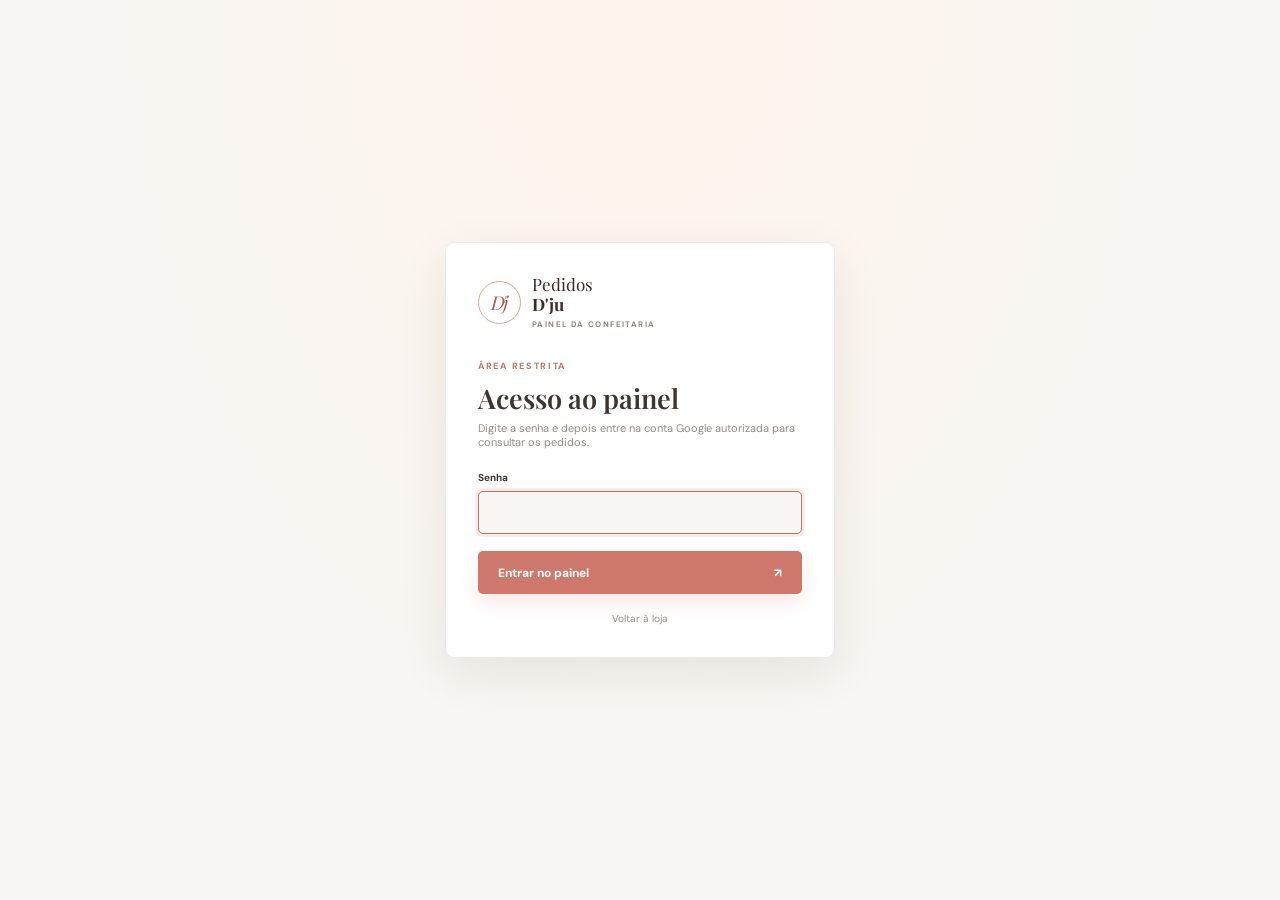
==== admin.html @ 1c83c744 "Add files via upload" ====
<!DOCTYPE html>
<html lang="pt-BR">
<head>
    <meta charset="UTF-8">
    <meta name="viewport" content="width=device-width, initial-scale=1.0">
    <meta name="theme-color" content="#fff9f4">
    <title>Painel de pedidos — Pedidos D'ju</title>
    <link rel="preconnect" href="https://fonts.googleapis.com">
    <link rel="preconnect" href="https://fonts.gstatic.com" crossorigin>
    <link href="https://fonts.googleapis.com/css2?family=DM+Sans:wght@400;500;600;700&family=Playfair+Display:wght@500;600;700&display=swap" rel="stylesheet">
    <link rel="stylesheet" href="css/style.css">
    <script src="js/config.js" defer></script>
    <script src="js/admin.js" defer></script>
</head>
<body class="admin-page">
    <main class="admin-login" id="admin-login">
        <form class="admin-login-card" id="admin-login-form">
            <a class="brand admin-login-brand" href="index.html" aria-label="Pedidos D'ju, início">
                <span class="brand-mark" aria-hidden="true">D<span>'</span>j</span>
                <span class="brand-name">Pedidos <strong>D'ju</strong><small>PAINEL DA CONFEITARIA</small></span>
            </a>
            <span class="eyebrow">ÁREA RESTRITA</span>
            <h1>Acesso ao painel</h1>
            <p>Digite a senha e depois entre na conta Google autorizada para consultar os pedidos.</p>
            <label class="admin-password-label" for="admin-password">Senha</label>
            <input id="admin-password" name="password" type="password" autocomplete="current-password" required autofocus>
            <p class="admin-login-error" id="admin-login-error" role="alert" hidden>Senha incorreta. Tente novamente.</p>
            <button class="button button-primary" type="submit">Entrar no painel <span aria-hidden="true">↗</span></button>
            <a class="admin-login-back" href="index.html">Voltar à loja</a>
        </form>
    </main>
    <div class="admin-layout" id="admin-layout" hidden>
        <aside class="admin-sidebar">
            <a class="brand sidebar-brand" href="index.html">
                <span class="brand-mark" aria-hidden="true">D<span>'</span>j</span>
                <span class="brand-name">Pedidos <strong>D'ju</strong><small>PAINEL DA CONFEITARIA</small></span>
            </a>
            <div class="sidebar-label">MENU PRINCIPAL</div>
            <a class="sidebar-link active" href="#acesso-planilha"><span>▤</span> Pedidos</a>
            <div class="sidebar-bottom">
                <div class="sidebar-tip"><span>✿</span><strong>Um dia de cada vez</strong><p>Faça cada encomenda com o carinho de sempre.</p></div>
                <a class="sidebar-link" href="index.html"><span>↗</span> Ver página da loja</a>
            </div>
        </aside>

        <main class="admin-main" id="visao-geral">
            <header class="admin-topbar">
                <div class="admin-mobile-brand"><span class="brand-mark" aria-hidden="true">D<span>'</span>j</span><strong>Pedidos D'ju</strong></div>
                <div class="admin-breadcrumb">Painel <span>/</span> <strong>Visão geral</strong></div>
                <div class="admin-top-actions">
                    <span class="today-label" id="today-label"></span>
                    <button class="icon-button theme-toggle" id="theme-toggle" type="button" aria-label="Alternar tema claro ou escuro" title="Alternar tema">◐</button>
                    <span class="avatar">D</span>
                </div>
            </header>

            <div class="admin-content">
                <section class="admin-welcome">
                    <div><span class="eyebrow">ÁREA ADMINISTRATIVA</span><h1>Seus pedidos, com carinho <span>♡</span></h1><p>Acesse a planilha para consultar e administrar as solicitações recebidas.</p></div>
                </section>

                <section class="panel private-sheets admin-sheet-card" id="acesso-planilha">
                    <div class="admin-sheet-icon" aria-hidden="true">🔒</div>
                    <div class="admin-sheet-copy">
                        <span class="eyebrow">ACESSO RESTRITO PELO GOOGLE</span>
                        <h2>Planilha de pedidos</h2>
                        <p>Ao continuar, o Google solicitará que você entre na sua conta. Somente as contas autorizadas nas permissões da planilha poderão ver os pedidos.</p>
                        <a id="orders-sheet-link" class="button button-primary admin-sheet-link" href="#" target="_blank" rel="noopener noreferrer" hidden>Acessar com Google <span aria-hidden="true">↗</span></a>
                        <span class="sheet-link-help" id="sheet-link-help">O link da planilha ainda não foi configurado.</span>
                    </div>
                </section>
                <div class="admin-security-note"><span aria-hidden="true">✦</span><p><strong>Acesso seguro:</strong> o controle de acesso aos dados é feito pelas permissões da planilha Google. Adicione os e-mails autorizados e mantenha o compartilhamento geral como “Restrito”.</p></div>
                <footer class="admin-footer">Feito com carinho para <strong>Pedidos D'ju</strong> <span>♡</span></footer>
            </div>
        </main>
    </div>
    <div class="toast" id="admin-toast" role="status" aria-live="polite"></div>
</body>
</html>
---- css/style.css ----
:root {
    --ink: #3b2b2b;
    --muted: #897a75;
    --paper: #fffaf6;
    --surface: #fff;
    --rose: #ce786d;
    --rose-dark: #ad5c53;
    --rose-pale: #f9e9e3;
    --peach: #f6e5d9;
    --line: #eee5df;
    --shadow: 0 15px 40px rgba(79, 47, 40, .07);
}

* { box-sizing: border-box; }
html { scroll-behavior: smooth; }
body { margin: 0; background: var(--paper); color: var(--ink); font-family: "DM Sans", sans-serif; -webkit-font-smoothing: antialiased; }
a { color: inherit; text-decoration: none; }
button, input, select { font: inherit; }
.shell { width: min(1120px, calc(100% - 48px)); margin-inline: auto; }

.site-header { position: sticky; z-index: 20; top: 0; background: rgba(255, 250, 246, .94); backdrop-filter: blur(14px); border-bottom: 1px solid rgba(238, 229, 223, .8); }
.site-nav { min-height: 82px; display: flex; align-items: center; justify-content: space-between; gap: 30px; }
.brand { display: inline-flex; align-items: center; gap: 11px; flex-shrink: 0; }
.brand-mark { width: 43px; height: 43px; display: flex; align-items: center; justify-content: center; border: 1px solid #d8a69b; border-radius: 50%; color: var(--rose-dark); font-family: "Playfair Display", serif; font-size: 19px; font-style: italic; letter-spacing: -3px; padding-right: 3px; }
.brand-mark span { color: #d3a661; }
.brand-name { display: flex; flex-direction: column; color: var(--ink); font-family: "Playfair Display", serif; font-size: 17px; line-height: 1.15; }
.brand-name strong { font-weight: 700; }
.brand-name small { margin-top: 5px; color: var(--muted); font: 600 8px "DM Sans", sans-serif; letter-spacing: 1.4px; }
.nav-links { display: flex; gap: 35px; margin-left: auto; color: #746662; font-size: 13px; }
.nav-links a:hover, .footer-admin:hover { color: var(--rose-dark); }
.button { min-height: 46px; display: inline-flex; align-items: center; justify-content: center; gap: 14px; padding: 0 20px; border: 0; border-radius: 5px; font-size: 12px; font-weight: 700; transition: transform .2s ease, background .2s ease; cursor: pointer; }
.button:hover { transform: translateY(-2px); }
.button-dark { background: var(--ink); color: #fff; }
.button-dark:hover { background: #57413e; }
.button-primary { background: var(--rose); color: #fff; box-shadow: 0 8px 18px rgba(206, 120, 109, .17); }
.button-primary:hover { background: var(--rose-dark); }
.button-light { background: #fffaf5; color: #80564b; }
.button-light:hover { background: white; }
.hero { min-height: 516px; display: grid; grid-template-columns: 1.05fr .95fr; align-items: center; padding-top: 45px; padding-bottom: 54px; }
.hero-copy { position: relative; z-index: 2; padding: 17px 0; }
.eyebrow { color: #9c7167; font-size: 9px; font-weight: 700; letter-spacing: 1.7px; }
.eyebrow-dot { width: 6px; height: 6px; display: inline-block; margin: 0 7px 1px 0; border-radius: 50%; background: #d79c7a; }
h1, h2, h3, p { margin-top: 0; }
.hero h1 { margin: 20px 0 17px; font: 600 clamp(45px, 5vw, 64px)/1.08 "Playfair Display", serif; letter-spacing: -1.6px; }
.hero h1 em, .section-heading h2 em, .order-banner h2 em { color: var(--rose); font-weight: 500; }
.hero-copy > p { max-width: 425px; margin-bottom: 25px; color: var(--muted); font-size: 13px; line-height: 1.9; }
.hero-actions { display: flex; align-items: center; gap: 24px; }
.text-link { color: #795b54; font-size: 11px; font-weight: 700; }
.text-link span { padding-left: 5px; color: var(--rose); }
.hero-note { margin-top: 29px; color: #9b8982; font-size: 10px; }
.hero-note span { padding-right: 7px; color: #d3a661; }
.hero-art { position: relative; height: 424px; display: grid; place-items: center; overflow: hidden; border-radius: 47% 47% 43% 43% / 49% 49% 38% 38%; background: #f8ece5; }
.hero-orbit { position: absolute; width: 310px; height: 310px; border: 1px solid rgba(195, 139, 120, .25); border-radius: 50%; }
.cake-illustration { position: relative; z-index: 1; width: 238px; height: 220px; margin-top: 20px; filter: drop-shadow(0 15px 10px rgba(89, 49, 39, .13)); }
.cake-top { position: absolute; z-index: 2; top: 48px; left: 42px; width: 154px; height: 57px; display: grid; place-items: center; border-radius: 50%; background: #f6cfc0; border: 3px solid #e6a992; color: #fff9f5; font: 30px "Playfair Display", serif; }
.cake-layer { position: absolute; left: 40px; width: 158px; background: repeating-linear-gradient(90deg, #fff5ec 0, #fff5ec 30px, #f8e4d8 30px, #f8e4d8 43px); }
.layer-top { top: 76px; height: 61px; border-radius: 0 0 12px 12px; }
.layer-bottom { top: 126px; height: 57px; left: 30px; width: 178px; border-radius: 2px 2px 18px 18px; background: linear-gradient(90deg, #e8a68e, #f3c1a8 50%, #e79c83); }
.cake-plate { position: absolute; bottom: 20px; left: 13px; width: 212px; height: 20px; border-radius: 50%; background: #fffaf5; border-bottom: 5px solid #d7ad9b; }
.cake-flower { position: absolute; z-index: 4; color: #c9796d; font-size: 28px; }
.flower-one { top: 44px; left: 67px; }
.flower-two { top: 43px; right: 66px; color: #d3a661; font-size: 22px; }
.hero-sparkle { position: absolute; z-index: 2; color: #c78d70; }
.sparkle-one { top: 86px; left: 72px; font-size: 24px; }
.sparkle-two { right: 56px; bottom: 105px; font-size: 34px; }
.art-caption { position: absolute; bottom: 24px; left: 31px; display: flex; flex-direction: column; color: #99776c; }
.art-caption span { font: italic 15px "Playfair Display", serif; }
.art-caption strong { margin-top: 3px; font-size: 8px; font-weight: 500; letter-spacing: .8px; }
.hero-sticker { position: absolute; right: 17px; top: 53px; width: 79px; height: 79px; display: flex; align-items: center; justify-content: center; flex-direction: column; border-radius: 50%; background: #fffaf5; color: #a1695d; box-shadow: 0 6px 20px rgba(95, 53, 38, .08); transform: rotate(9deg); }
.hero-sticker span { font: 20px "Playfair Display", serif; color: var(--rose); }
.hero-sticker small { margin-top: 2px; text-align: center; font-size: 7px; font-weight: 700; line-height: 1.4; letter-spacing: .6px; }
.promise-strip { border-block: 1px solid #f0e5dd; background: #fffdfb; }
.promise-inner { min-height: 69px; display: flex; justify-content: center; align-items: center; gap: 12px; }
.promise-inner > span { color: #c98372; font-size: 17px; }
.promise-inner p { margin: 0; color: #75645d; font: 500 10px "DM Sans", sans-serif; }
.promise-inner i { width: 4px; height: 4px; margin: 0 25px; border-radius: 50%; background: #e6bda9; }
.menu-section { padding-top: 78px; padding-bottom: 78px; }
.section-heading { display: flex; align-items: end; justify-content: space-between; margin-bottom: 31px; }
.section-heading h2 { margin: 11px 0 0; font: 600 36px/1.12 "Playfair Display", serif; letter-spacing: -.5px; }
.section-heading > p { max-width: 300px; margin-bottom: 4px; color: var(--muted); font-size: 11px; line-height: 1.8; }
.menu-grid { display: grid; grid-template-columns: repeat(3, 1fr); gap: 19px; }
.menu-card { overflow: hidden; border: 1px solid #f0e8e2; border-radius: 7px; background: #fff; transition: transform .2s ease, box-shadow .2s ease; }
.menu-card:hover { transform: translateY(-4px); box-shadow: var(--shadow); }
.menu-art { position: relative; height: 158px; display: grid; place-items: center; overflow: hidden; }
.menu-art > span { z-index: 1; font-size: 70px; filter: drop-shadow(0 9px 5px rgba(85, 55, 39, .12)); }
.menu-art > i { position: absolute; top: 18px; right: 25px; color: rgba(169, 99, 81, .55); font-size: 25px; font-style: normal; }
.menu-cake .menu-art { background: #faeee7; }
.menu-cupcake .menu-art { background: #f6eee7; }
.menu-dessert .menu-art { background: #f8eee9; }
.menu-card-info { padding: 18px 19px 19px; }
.menu-tag { color: #aa7569; font-size: 8px; font-weight: 700; letter-spacing: 1.2px; }
.menu-card h3 { margin: 8px 0 6px; font: 600 19px "Playfair Display", serif; }
.menu-card p { min-height: 35px; margin-bottom: 13px; color: var(--muted); font-size: 10px; line-height: 1.7; }
.menu-card-info > a { display: inline-flex; align-items: center; gap: 9px; color: #a85f54; font-size: 10px; font-weight: 700; }
.catalog-toolbar { display: flex; align-items: center; justify-content: space-between; gap: 14px; margin: 24px 0 15px; }
.catalog-search { width: min(390px, 100%); height: 43px; display: flex; align-items: center; gap: 10px; padding: 0 13px; border: 1px solid #ecdfd7; border-radius: 5px; background: #fff; color: #a1776c; }
.catalog-search > span { font-size: 21px; line-height: 1; }
.catalog-search input { width: 100%; border: 0; outline: 0; background: transparent; color: var(--ink); font-size: 11px; }
.catalog-search input::placeholder { color: #a5948d; }
.catalog-count { color: var(--muted); font-size: 10px; white-space: nowrap; }
.catalog-categories { display: flex; gap: 8px; overflow-x: auto; padding: 2px 0 9px; scrollbar-width: thin; }
.category-chip { min-height: 31px; display: inline-flex; align-items: center; gap: 7px; flex-shrink: 0; padding: 0 11px; border: 1px solid #ecdfd7; border-radius: 20px; background: #fff; color: #796762; font-size: 9px; cursor: pointer; transition: background .2s, color .2s, border-color .2s; }
.category-chip span { color: #a8948c; font-size: 8px; }
.category-chip:hover, .category-chip.active { border-color: var(--rose); background: var(--rose); color: #fff; }
.category-chip.active span, .category-chip:hover span { color: #fff3ef; }
.catalog-note { margin: 7px 0 17px; color: #9a8880; font-size: 9px; line-height: 1.6; }
.catalog-note a { color: #a45e53; font-weight: 700; text-decoration: underline; text-underline-offset: 2px; }
.products-grid { display: grid; grid-template-columns: repeat(4, minmax(0, 1fr)); gap: 13px; }
.product-card { min-width: 0; overflow: hidden; border: 1px solid #f0e8e2; border-radius: 6px; background: #fff; transition: transform .2s ease, box-shadow .2s ease; }
.product-card:hover { transform: translateY(-3px); box-shadow: var(--shadow); }
.product-art { position: relative; height: 105px; display: grid; place-items: center; overflow: hidden; background: linear-gradient(140deg, #f8eee8, #f8e6df); }
.product-art > span { z-index: 1; font-size: 43px; filter: drop-shadow(0 6px 4px rgba(85, 55, 39, .12)); }
.product-art > i { position: absolute; top: 10px; right: 12px; color: rgba(169, 99, 81, .42); font-size: 17px; font-style: normal; }
.product-info { padding: 12px 12px 11px; }
.product-category { color: #aa7569; font-size: 7px; font-weight: 700; letter-spacing: .9px; text-transform: uppercase; }
.product-info h3 { min-height: 37px; margin: 6px 0; color: var(--ink); font: 600 14px/1.3 "Playfair Display", serif; }
.product-info > p { min-height: 46px; margin: 0; color: var(--muted); font-size: 9px; line-height: 1.65; }
.product-card-footer { display: flex; align-items: center; justify-content: space-between; gap: 6px; margin-top: 12px; padding-top: 9px; border-top: 1px solid #f2ebe6; }
.product-prices { display: flex; flex-direction: column; gap: 2px; }
.product-prices > strong { color: #754d46; font-size: 11px; }
.product-prices > del { color: #9a8880; font-size: 8px; }
.product-order { flex-shrink: 0; padding: 6px 9px; border: 0; border-radius: 4px; background: #f8eae4; color: #9c5e52; font-family: inherit; font-size: 9px; font-weight: 700; cursor: pointer; }
.product-order:hover { background: #f1d9cf; }
.catalog-empty { margin: 22px 0; }
.catalog-empty[hidden] { display: none; }
.cart-panel { margin-top: 37px; padding: 21px; border: 1px solid #eddfd7; border-radius: 7px; background: #fffdfb; }
.cart-heading { display: flex; align-items: center; justify-content: space-between; gap: 14px; padding-bottom: 15px; border-bottom: 1px solid #f0e8e2; }
.cart-heading h3 { display: flex; align-items: center; flex-wrap: wrap; gap: 9px; margin: 6px 0 0; font: 600 21px "Playfair Display", serif; }
.cart-heading h3 span { padding: 4px 8px; border-radius: 20px; background: #f8eae4; color: #986458; font: 600 9px "DM Sans", sans-serif; }
.cart-heading .text-link { font-size: 9px; }
.cart-items { display: flex; flex-direction: column; }
.cart-item, .order-review-item { display: grid; grid-template-columns: 39px minmax(0, 1fr) auto auto 24px; align-items: center; gap: 12px; padding: 13px 0; border-bottom: 1px solid #f3ece7; }
.cart-item-icon { width: 37px; height: 37px; display: grid; place-items: center; border-radius: 50%; background: #faeee8; font-size: 20px; }
.cart-item-details { min-width: 0; display: flex; flex-direction: column; gap: 4px; }
.cart-item-details strong { overflow: hidden; color: var(--ink); font-size: 10px; text-overflow: ellipsis; white-space: nowrap; }
.cart-item-details small { color: var(--muted); font-size: 8px; }
.quantity-control { display: flex; align-items: center; gap: 9px; }
.quantity-control button, .cart-remove { width: 25px; height: 25px; display: grid; place-items: center; border: 1px solid #eadbd2; border-radius: 50%; background: #fff; color: #8e5d52; font-size: 14px; cursor: pointer; }
.quantity-control button:hover, .cart-remove:hover { background: #f8eae4; }
.quantity-control span { min-width: 12px; color: var(--ink); font-size: 10px; text-align: center; }
.cart-item-total { color: #754d46; font-size: 10px; white-space: nowrap; }
.cart-remove { width: 22px; height: 22px; border-color: transparent; color: #a48f87; font-size: 17px; }
.cart-empty { display: flex; align-items: center; gap: 11px; padding: 18px 0; color: var(--muted); }
.cart-empty[hidden], .cart-checkout[hidden] { display: none; }
.cart-empty > span { color: var(--rose); font: 23px "Playfair Display", serif; }
.cart-empty p { margin: 0; font-size: 10px; }
.cart-checkout { display: grid; grid-template-columns: 1fr auto; align-items: center; gap: 14px 22px; padding-top: 17px; }
.fulfillment-options { display: flex; flex-wrap: wrap; gap: 10px 18px; margin: 0; padding: 0; border: 0; }
.fulfillment-options legend { width: 100%; margin-bottom: 8px; color: var(--ink); font-size: 10px; font-weight: 700; }
.fulfillment-options label { display: inline-flex; align-items: center; gap: 6px; color: #75645d; font-size: 9px; cursor: pointer; }
.fulfillment-options input { accent-color: var(--rose); }
.cart-total { min-width: 155px; display: flex; flex-direction: column; gap: 4px; text-align: right; }
.cart-total span { color: var(--muted); font-size: 9px; }
.cart-total strong { color: #754d46; font: 600 18px "Playfair Display", serif; }
.cart-disclaimer { grid-column: 1 / -1; margin: 0; color: #9a8880; font-size: 8px; line-height: 1.6; }
.cart-checkout > .button { grid-column: 1 / -1; justify-self: end; }
.order-banner { position: relative; min-height: 191px; display: flex; align-items: center; justify-content: space-between; gap: 24px; overflow: hidden; margin-bottom: 76px; padding: 36px 53px; border-radius: 7px; background: #795752; color: #fff8f2; }
.order-banner > div:nth-child(2) { position: relative; z-index: 1; }
.order-banner .eyebrow { color: #eed0be; }
.order-banner h2 { margin: 10px 0 7px; font: 500 29px "Playfair Display", serif; }
.order-banner h2 em { color: #f4c2b0; }
.order-banner p { margin: 0; color: #f0dbd2; font-size: 10px; }
.order-banner-flower { position: absolute; right: 245px; top: -60px; color: rgba(255, 244, 235, .08); font-size: 250px; line-height: 1; }
.order-banner-actions { position: relative; z-index: 1; display: flex; align-items: center; flex-shrink: 0; }
.order-banner .button { position: relative; z-index: 1; flex-shrink: 0; }
.site-footer { border-top: 1px solid #f0e5dd; background: #fffdfb; }
.footer-inner { min-height: 93px; display: flex; align-items: center; justify-content: space-between; gap: 25px; }
.footer-brand .brand-mark { width: 37px; height: 37px; font-size: 16px; }
.footer-brand .brand-name { font-size: 14px; }
.footer-inner > p { margin: 0; color: #9a8880; font: italic 11px "Playfair Display", serif; }
.footer-inner > p span { color: var(--rose); }
.footer-admin { color: #9a8880; font-size: 10px; }
.toast { position: fixed; z-index: 50; right: 24px; bottom: 24px; max-width: min(390px, calc(100% - 32px)); padding: 14px 18px; border: 1px solid #eed7cd; border-radius: 7px; background: #fffaf6; color: #684943; box-shadow: var(--shadow); font-size: 12px; line-height: 1.6; opacity: 0; pointer-events: none; transform: translateY(12px); transition: opacity .2s, transform .2s; }
.toast.visible { opacity: 1; transform: translateY(0); }
.order-main { min-height: calc(100vh - 175px); padding-top: 51px; padding-bottom: 35px; }
.order-page-heading { max-width: 650px; margin: 0 auto 29px; text-align: center; }
.order-page-heading h1 { margin: 10px 0 8px; font: 600 clamp(35px, 5vw, 48px)/1.1 "Playfair Display", serif; }
.order-page-heading h1 em { color: var(--rose); font-weight: 500; }
.order-page-heading p { color: var(--muted); font-size: 11px; line-height: 1.7; }
.order-flow-grid { display: grid; grid-template-columns: minmax(0, 1.3fr) minmax(270px, .7fr); align-items: start; gap: 17px; }
.order-review-card, .order-next-card { padding: 21px; border: 1px solid #efe4dd; border-radius: 7px; background: #fff; box-shadow: 0 7px 25px rgba(79, 47, 40, .045); }
.order-review-heading { display: flex; align-items: center; justify-content: space-between; gap: 10px; padding-bottom: 15px; border-bottom: 1px solid #f1e9e4; }
.order-review-heading h2, .order-next-card h2 { margin: 5px 0 0; font: 600 21px "Playfair Display", serif; }
.order-review-heading > a { color: #a45e53; font-size: 9px; font-weight: 700; }
.order-review-items .order-review-item { grid-template-columns: 39px minmax(0, 1fr) auto; }
.checkout-fieldset { min-width: 0; margin: 17px 0 0; padding: 14px 0 0; border: 0; border-top: 1px solid #f1e9e4; }
.checkout-fieldset legend { width: 100%; margin-bottom: 10px; color: var(--ink); font-size: 10px; font-weight: 700; }
.checkout-fieldset legend span, .checkout-field > span { color: #a45e53; }
.checkout-choice-row { display: flex; flex-wrap: wrap; gap: 9px; }
.checkout-choice { min-height: 37px; display: inline-flex; align-items: center; gap: 7px; padding: 8px 11px; border: 1px solid #eddfd7; border-radius: 5px; background: #fffdfb; color: #75645d; font-size: 9px; cursor: pointer; }
.checkout-choice:has(input:checked) { border-color: #c98070; background: #fff6f1; color: #754d46; }
.checkout-choice input { accent-color: var(--rose); }
.pickup-address-note { margin: 8px 0 0; color: #9a8880; font-size: 8px; line-height: 1.6; }
.pickup-address-note[hidden] { display: none; }
.checkout-fields { display: grid; grid-template-columns: repeat(2, minmax(0, 1fr)); gap: 12px; margin-top: 15px; }
.checkout-field { min-width: 0; display: flex; flex-direction: column; gap: 6px; color: var(--ink); font-size: 9px; font-weight: 600; }
.checkout-field input { width: 100%; min-height: 39px; padding: 9px 10px; border: 1px solid #eddfd7; border-radius: 4px; outline: 0; background: #fffdfb; color: var(--ink); font: 10px "DM Sans", sans-serif; }
.checkout-field input:focus { border-color: #c98070; box-shadow: 0 0 0 2px rgba(201, 128, 112, .12); }
.checkout-field input::placeholder { color: #b6a8a2; }
.checkout-field-wide { grid-column: 1 / -1; }
.address-fields[hidden] { display: none; }
.order-review-total, .order-fulfillment { display: flex; align-items: center; justify-content: space-between; gap: 12px; padding: 12px 0; border-top: 1px solid #f1e9e4; color: var(--muted); font-size: 10px; }
.order-review-total strong { color: #754d46; font: 600 18px "Playfair Display", serif; }
.order-fulfillment strong { color: var(--ink); font-size: 10px; }
.order-review-empty { padding: 22px 10px; text-align: center; }
.order-review-empty[hidden] { display: none; }
.order-review-empty > span { color: var(--rose); font: 28px "Playfair Display", serif; }
.order-review-empty strong { display: block; margin-top: 6px; font: 600 16px "Playfair Display", serif; }
.order-review-empty p { margin: 6px 0 14px; color: var(--muted); font-size: 10px; }
.order-review-total[hidden] { display: none; }
.order-next-card { position: relative; overflow: hidden; padding: 23px; }
.step-number { position: absolute; top: -12px; right: 12px; color: rgba(198, 126, 109, .1); font: 700 87px "Playfair Display", serif; }
.order-next-card > .eyebrow, .order-next-card h2, .order-next-card > p, .form-data-notice, .form-submit-link, .form-confirm-note, .submission-status { position: relative; z-index: 1; }
.order-next-card h2 { max-width: 240px; margin: 8px 0; font-size: 23px; }
.order-next-card > p { margin-bottom: 16px; color: var(--muted); font-size: 10px; line-height: 1.7; }
.form-data-notice { display: flex; flex-direction: column; gap: 6px; margin: 14px 0; padding: 11px; border: 1px solid #f0dfc7; border-radius: 5px; background: #fff8e9; color: #806742; font-size: 9px; line-height: 1.65; }
.form-data-notice strong { font-size: 10px; }
.form-submit-link { width: 100%; justify-content: space-between; }
.form-submit-link:disabled { opacity: .6; cursor: wait; }
.form-confirm-note { margin: 12px 0 0 !important; color: #9a8880 !important; font-size: 8px !important; }
.submission-status { min-height: 18px; margin: 12px 0 0; color: #806742; font-size: 9px; line-height: 1.6; }
.submission-status[data-state="success"] { color: #4e7656; }
.submission-status[data-state="error"] { color: #a45b51; }
.order-page-footer { display: flex; justify-content: space-between; gap: 12px; margin-top: 22px; color: #9a8880; font-size: 9px; }
.order-page-footer a { color: #a45e53; font-weight: 700; }

/* Admin dashboard */
.admin-page { --admin-bg: #f8f6f3; --admin-surface: #fff; --admin-text: #3d3532; --admin-muted: #988b85; --admin-line: #eee9e5; --admin-accent: #bb7467; min-height: 100vh; background: var(--admin-bg); color: var(--admin-text); transition: background .2s, color .2s; }
.admin-page[data-theme="dark"] { --admin-bg: #211f20; --admin-surface: #2b2829; --admin-text: #f2e9e4; --admin-muted: #b6a8a2; --admin-line: #423c3d; --admin-accent: #e39b8e; --rose-pale: #513b3d; }
.admin-login { min-height: 100vh; display: grid; place-items: center; padding: 24px; background: radial-gradient(ellipse at top, #fff4ed 0, var(--admin-bg) 65%); }
.admin-login[hidden], .admin-layout[hidden] { display: none; }
.admin-login-card { width: min(100%, 390px); display: flex; flex-direction: column; padding: 32px; border: 1px solid var(--admin-line); border-radius: 9px; background: var(--admin-surface); box-shadow: 0 16px 48px rgba(60, 44, 37, .09); }
.admin-login-brand { align-self: flex-start; margin-bottom: 31px; }
.admin-login-card > .eyebrow { color: #b97868; }
.admin-login-card h1 { margin: 8px 0 5px; font: 600 27px "Playfair Display", serif; }
.admin-login-card > p:not(.admin-login-error) { margin: 0 0 22px; color: var(--admin-muted); font-size: 11px; }
.admin-password-label { margin-bottom: 7px; color: var(--admin-text); font-size: 10px; font-weight: 700; }
.admin-login-card input { min-height: 43px; padding: 10px 12px; border: 1px solid var(--admin-line); border-radius: 5px; outline: 0; background: var(--admin-bg); color: var(--admin-text); font: 14px "DM Sans", sans-serif; letter-spacing: 3px; }
.admin-login-card input:focus { border-color: var(--admin-accent); box-shadow: 0 0 0 3px rgba(187, 116, 103, .14); }
.admin-login-card input[aria-invalid="true"] { border-color: #b94a48; }
.admin-login-error { margin: 8px 0 0; color: #a53d39; font-size: 10px; }
.admin-login-error[hidden] { display: none; }
.admin-login-card .button { min-height: 43px; justify-content: space-between; margin-top: 17px; }
.admin-login-back { align-self: center; margin-top: 18px; color: var(--admin-muted); font-size: 10px; }
.admin-login-back:hover { color: var(--admin-accent); }
.admin-layout { min-height: 100vh; }
.admin-sidebar { position: fixed; inset: 0 auto 0 0; z-index: 5; width: 231px; display: flex; flex-direction: column; padding: 26px 17px 20px; border-right: 1px solid var(--admin-line); background: var(--admin-surface); }
.sidebar-brand { padding: 1px 9px 31px; }
.sidebar-brand .brand-mark { width: 40px; height: 40px; }
.sidebar-brand .brand-name { font-size: 15px; }
.sidebar-brand .brand-name small { font-size: 7px; }
.sidebar-label { padding: 0 12px 10px; color: var(--admin-muted); font-size: 8px; font-weight: 700; letter-spacing: 1.2px; }
.sidebar-link { min-height: 42px; display: flex; align-items: center; gap: 12px; margin: 2px 0; padding: 0 12px; border-radius: 5px; color: var(--admin-muted); font-size: 11px; }
.sidebar-link > span:first-child { width: 15px; color: #b18176; font-size: 17px; text-align: center; }
.sidebar-link.active { background: #fbf0ec; color: #9e594e; font-weight: 700; }
.admin-page[data-theme="dark"] .sidebar-link.active { background: #493536; color: #f2b1a3; }
.sidebar-count { min-width: 20px; height: 20px; display: grid; place-items: center; margin-left: auto; border-radius: 50%; background: #f4e2db; color: #9e594e; font-size: 9px; }
.sidebar-bottom { margin-top: auto; }
.sidebar-tip { margin: 0 3px 19px; padding: 15px 13px; border: 1px solid var(--admin-line); border-radius: 6px; background: var(--admin-bg); }
.sidebar-tip > span { display: block; margin-bottom: 6px; color: #c78171; font-size: 17px; }
.sidebar-tip strong { font: 600 13px "Playfair Display", serif; }
.sidebar-tip p { margin: 6px 0 0; color: var(--admin-muted); font-size: 9px; line-height: 1.6; }
.admin-main { min-height: 100vh; margin-left: 231px; }
.admin-topbar { height: 69px; display: flex; align-items: center; justify-content: space-between; padding: 0 35px; border-bottom: 1px solid var(--admin-line); background: var(--admin-surface); }
.admin-breadcrumb { color: var(--admin-muted); font-size: 10px; }
.admin-breadcrumb span { padding: 0 8px; color: #c8bcb6; }
.admin-breadcrumb strong { color: var(--admin-text); font-weight: 600; }
.admin-top-actions { display: flex; align-items: center; gap: 16px; }
.today-label { color: var(--admin-muted); font-size: 10px; }
.icon-button { width: 31px; height: 31px; border: 1px solid var(--admin-line); border-radius: 50%; background: var(--admin-surface); color: var(--admin-text); cursor: pointer; }
.avatar { width: 30px; height: 30px; display: grid; place-items: center; border-radius: 50%; background: #f4ded4; color: #94594e; font: 600 13px "Playfair Display", serif; }
.admin-content { width: min(1180px, 100%); margin: 0 auto; padding: 31px 35px 20px; }
.admin-welcome { display: flex; align-items: center; justify-content: space-between; gap: 20px; margin-bottom: 21px; }
.admin-welcome .eyebrow { font-size: 8px; }
.admin-welcome h1 { margin: 7px 0 5px; font: 600 27px "Playfair Display", serif; letter-spacing: -.3px; }
.admin-welcome h1 span { color: var(--rose); font-family: "DM Sans", sans-serif; font-size: 19px; }
.admin-welcome p { margin: 0; color: var(--admin-muted); font-size: 10px; }
.refresh-button { min-height: 39px; gap: 8px; padding-inline: 14px; font-size: 10px; }
.refresh-button > span { font-size: 17px; }
.demo-notice { display: flex; align-items: center; gap: 11px; margin-bottom: 18px; padding: 11px 15px; border: 1px solid #f0dfc7; border-radius: 5px; background: #fff8e9; color: #806742; }
.demo-notice > span { font-size: 16px; }
.demo-notice p { margin: 0; font-size: 9px; line-height: 1.6; }
.demo-notice p strong { font-weight: 700; }
.demo-notice.connected { border-color: #d9e8d8; background: #f0f8ef; color: #4f7658; }
.admin-page[data-theme="dark"] .demo-notice { border-color: #5c5140; background: #393329; color: #e2c99e; }
.admin-page[data-theme="dark"] .demo-notice.connected { border-color: #3c5442; background: #29372d; color: #b1d5b5; }
.private-sheets { margin-bottom: 14px; padding: 14px 18px; }
.admin-sheet-card { min-height: 220px; display: flex; align-items: flex-start; gap: 20px; margin-top: 20px; padding: 27px; }
.admin-sheet-icon { width: 52px; height: 52px; flex: 0 0 52px; display: grid; place-items: center; border-radius: 12px; background: #f8eae4; font-size: 23px; }
.admin-sheet-copy { max-width: 610px; }
.admin-sheet-copy h2 { margin: 7px 0; color: var(--admin-text); font: 600 23px "Playfair Display", serif; }
.admin-sheet-copy > p { margin: 0; color: var(--admin-muted); font-size: 11px; line-height: 1.8; }
.admin-sheet-link { min-height: 42px; display: inline-flex; gap: 16px; margin-top: 19px; }
.admin-security-note { display: flex; gap: 11px; margin-top: 15px; padding: 14px 16px; border: 1px solid #e8dfd7; border-radius: 5px; background: var(--admin-surface); color: var(--admin-muted); }
.admin-security-note > span { color: #b97868; }
.admin-security-note p { margin: 0; font-size: 9px; line-height: 1.7; }
.admin-security-note strong { color: var(--admin-text); }
.sheet-link-list { display: flex; flex-wrap: wrap; gap: 9px; margin-top: 12px; }
.sheet-link-list a { display: flex; align-items: center; gap: 8px; padding: 9px 12px; border: 1px solid var(--admin-line); border-radius: 4px; color: #a66055; font-size: 10px; font-weight: 700; }
.sheet-link-list a:hover { background: var(--rose-pale); }
.sheet-link-list a[hidden] { display: none; }
.sheet-link-help { color: var(--admin-muted); font-size: 9px; }
.sheet-link-help[hidden] { display: none; }
.dashboard-error { margin-bottom: 17px; padding: 12px 15px; border: 1px solid #e7b6ad; border-radius: 5px; background: #fff0ed; color: #983f35; font-size: 11px; }
.dashboard-error[hidden] { display: none; }
.stats-grid { display: grid; grid-template-columns: repeat(4, minmax(0, 1fr)); gap: 13px; }
.stat-card, .panel { border: 1px solid var(--admin-line); border-radius: 6px; background: var(--admin-surface); box-shadow: 0 3px 12px rgba(60, 44, 37, .025); }
.stat-card { position: relative; min-height: 132px; overflow: hidden; padding: 15px 16px 13px; }
.stat-top { display: flex; align-items: center; justify-content: space-between; gap: 5px; color: var(--admin-muted); font-size: 9px; }
.stat-icon { width: 27px; height: 27px; display: grid; place-items: center; border-radius: 7px; font-size: 12px; }
.stat-icon.peach { background: #f9e9e2; color: #b6695e; }
.stat-icon.yellow { background: #fbf2da; color: #b4893d; }
.stat-icon.lavender { background: #f0eafa; color: #9077b3; }
.stat-icon.green { background: #e8f2e9; color: #689370; font-size: 9px; font-weight: 700; }
.stat-card > strong { display: block; margin-top: 10px; font: 600 24px "Playfair Display", serif; letter-spacing: -.4px; }
.stat-card > small { display: block; margin-top: 3px; color: var(--admin-muted); font-size: 8px; }
.stat-foot { display: flex; align-items: center; gap: 6px; margin-top: 12px; color: var(--admin-muted); font-size: 8px; }
.status-dot { width: 6px; height: 6px; border-radius: 50%; }
.dot-pending { background: #d8a44f; }
.dot-preparing { background: #9a83b9; }
.revenue-foot { color: #b97868; }
.stat-sparkline { position: absolute; right: 15px; bottom: 17px; height: 23px; display: flex; align-items: end; gap: 3px; opacity: .7; }
.stat-sparkline i { width: 4px; border-radius: 3px; background: #e3b2a7; }
.stat-sparkline i:nth-child(1) { height: 30%; }.stat-sparkline i:nth-child(2) { height: 48%; }.stat-sparkline i:nth-child(3) { height: 38%; }.stat-sparkline i:nth-child(4) { height: 70%; }.stat-sparkline i:nth-child(5) { height: 55%; }.stat-sparkline i:nth-child(6) { height: 82%; }.stat-sparkline i:nth-child(7) { height: 67%; }.stat-sparkline i:nth-child(8) { height: 100%; }
.dashboard-grid { display: grid; grid-template-columns: 1.55fr 1fr; gap: 13px; margin-top: 14px; }
.panel { padding: 17px 18px; }
.panel-heading { display: flex; align-items: flex-start; justify-content: space-between; }
.panel-heading h2, .orders-heading h2 { margin: 0; font: 600 16px "Playfair Display", serif; }
.panel-heading p, .orders-heading p { margin: 5px 0 0; color: var(--admin-muted); font-size: 8px; }
.chart-legend { display: flex; align-items: center; gap: 5px; color: var(--admin-muted); font-size: 8px; }
.chart-legend i { width: 7px; height: 7px; border-radius: 50%; background: #cb8373; }
.chart-area { position: relative; height: 166px; margin-top: 10px; }
.chart-grid-lines { position: absolute; inset: 2px 0 23px; display: flex; flex-direction: column; justify-content: space-between; }
.chart-grid-lines i { width: 100%; border-top: 1px dashed var(--admin-line); }
.chart-bars { position: absolute; inset: 2px 12px 0; display: flex; align-items: end; justify-content: space-around; }
.chart-column { position: relative; z-index: 1; width: 33px; height: 100%; display: flex; flex-direction: column; align-items: center; justify-content: end; }
.chart-value { position: absolute; bottom: calc(23px + var(--bar-height) + 3px); color: var(--admin-muted); font-size: 8px; }
.chart-bar { width: 16px; height: var(--bar-height); min-height: 4px; margin-bottom: 23px; border-radius: 4px 4px 1px 1px; background: #edd0c6; }
.chart-bar.highlight { background: #c77b6c; }
.chart-label { position: absolute; bottom: 0; color: var(--admin-muted); font-size: 8px; }
.status-panel-icon { color: #c98070; font-size: 17px; }
.status-breakdown { margin-top: 17px; }
.breakdown-row { position: relative; display: grid; grid-template-columns: 1fr 22px; align-items: center; gap: 4px 8px; margin: 10px 0; color: var(--admin-muted); font-size: 8px; }
.breakdown-name { display: flex; align-items: center; gap: 7px; }
.breakdown-name i { width: 7px; height: 7px; border-radius: 50%; background: var(--status-color); }
.breakdown-row > strong { color: var(--admin-text); font-size: 9px; text-align: right; }
.breakdown-track { grid-column: 1 / -1; height: 4px; overflow: hidden; border-radius: 5px; background: var(--admin-bg); }
.breakdown-track span { display: block; height: 100%; border-radius: inherit; background: var(--status-color); }
.status-hint { display: flex; align-items: center; gap: 7px; margin-top: 13px; padding-top: 11px; border-top: 1px solid var(--admin-line); color: var(--admin-muted); font: italic 9px "Playfair Display", serif; }
.status-hint span { color: #c98070; }
.orders-panel { margin-top: 14px; padding: 18px 0 0; }
.orders-heading { display: flex; align-items: center; justify-content: space-between; gap: 14px; padding: 0 18px 16px; }
.orders-heading h2 { display: flex; align-items: center; gap: 8px; }
.orders-heading h2 span { min-width: 19px; height: 19px; display: grid; place-items: center; border-radius: 50%; background: var(--rose-pale); color: #a66055; font: 600 9px "DM Sans", sans-serif; }
.order-controls { display: flex; gap: 8px; }
.order-search { height: 32px; display: flex; align-items: center; gap: 6px; padding: 0 9px; border: 1px solid var(--admin-line); border-radius: 4px; color: var(--admin-muted); }
.order-search > span { font-size: 17px; }
.order-search input { width: 115px; border: 0; outline: 0; background: transparent; color: var(--admin-text); font-size: 9px; }
.order-search input::placeholder { color: var(--admin-muted); }
.order-controls select { max-width: 132px; height: 32px; padding: 0 7px; border: 1px solid var(--admin-line); border-radius: 4px; background: var(--admin-surface); color: var(--admin-text); font-size: 9px; }
.table-wrap { width: 100%; overflow-x: auto; }
.orders-table { width: 100%; border-collapse: collapse; white-space: nowrap; text-align: left; }
.orders-table th { padding: 10px 13px; border-block: 1px solid var(--admin-line); background: var(--admin-bg); color: var(--admin-muted); font-size: 7px; font-weight: 700; letter-spacing: .6px; }
.orders-table th:first-child, .orders-table td:first-child { padding-left: 18px; }
.orders-table td { height: 53px; padding: 7px 13px; border-bottom: 1px solid var(--admin-line); color: var(--admin-muted); font-size: 9px; }
.orders-table tbody tr:last-child td { border-bottom: 0; }
.order-id { color: #a75f54; font-size: 9px; font-weight: 700; }
.customer-cell { display: flex; align-items: center; gap: 8px; }
.customer-avatar { width: 27px; height: 27px; display: grid; place-items: center; flex-shrink: 0; border-radius: 50%; background: #f5e4dc; color: #9e685b; font: 600 11px "Playfair Display", serif; }
.customer-cell > div { display: flex; flex-direction: column; gap: 3px; }
.customer-cell strong { color: var(--admin-text); font-size: 9px; font-weight: 600; }
.customer-cell small { color: var(--admin-muted); font-size: 7px; }
.order-item { display: inline-block; max-width: 192px; overflow: hidden; text-overflow: ellipsis; vertical-align: middle; }
.order-value { color: var(--admin-text); font-size: 9px; font-weight: 600; }
.status-select { max-width: 112px; padding: 5px 7px; border: 1px solid transparent; border-radius: 12px; outline: 0; font-size: 8px; cursor: pointer; }
.status-select:focus { border-color: var(--admin-accent); }
.status-novo { background: #fcf1da; color: #977333; }
.status-confirmado { background: #eaf0fb; color: #5576a7; }
.status-em-producao { background: #f0eafa; color: #79639c; }
.status-pronto { background: #e7f2e9; color: #54815d; }
.status-concluido { background: #edf0ed; color: #6d776e; }
.status-cancelado { background: #fae9e6; color: #a45b51; }
.empty-state { padding: 36px 15px; text-align: center; }
.empty-state[hidden] { display: none; }
.empty-state > span { display: block; color: #c98070; font: 27px "Playfair Display", serif; }
.empty-state strong { display: block; margin-top: 5px; font: 600 15px "Playfair Display", serif; }
.empty-state p { margin: 5px 0 0; color: var(--admin-muted); font-size: 9px; }
.panel-footnote { padding: 10px 18px; border-top: 1px solid var(--admin-line); color: var(--admin-muted); font-size: 8px; }
.admin-footer { padding: 17px 0 0; color: var(--admin-muted); font-size: 8px; text-align: center; }
.admin-footer strong { color: var(--admin-text); font-weight: 600; }
.admin-footer span { color: var(--rose); }
.admin-mobile-brand { display: none; }

@media (min-width: 1400px) {
    .admin-content { padding-top: 39px; }
    .stats-grid { gap: 17px; }
    .stat-card { min-height: 144px; padding: 18px; }
}
@media (max-width: 1050px) {
    .admin-sidebar { width: 198px; }
    .admin-main { margin-left: 198px; }
    .admin-topbar { padding-inline: 24px; }
    .admin-content { padding-inline: 24px; }
    .stats-grid { grid-template-columns: repeat(2, 1fr); }
    .products-grid { grid-template-columns: repeat(3, minmax(0, 1fr)); }
}
@media (max-width: 760px) {
    .shell { width: min(100% - 36px, 560px); }
    .site-nav { min-height: 72px; gap: 10px; }
    .brand-mark { width: 38px; height: 38px; }
    .brand-name { font-size: 15px; }
    .nav-links { display: none; }
    .nav-order { min-height: 39px; gap: 7px; padding-inline: 11px; font-size: 10px; }
    .hero { grid-template-columns: 1fr; gap: 16px; padding-top: 45px; padding-bottom: 35px; }
    .hero h1 { font-size: clamp(47px, 12vw, 61px); }
    .hero-art { width: min(100%, 410px); height: 350px; justify-self: center; }
    .hero-orbit { width: 265px; height: 265px; }
    .cake-illustration { transform: scale(.85); }
    .promise-inner { flex-wrap: wrap; justify-content: flex-start; gap: 8px; padding-block: 15px; }
    .promise-inner p { font-size: 9px; }
    .promise-inner i { margin-inline: 8px; }
    .menu-section { padding-block: 55px; }
    .section-heading { align-items: flex-start; flex-direction: column; gap: 12px; }
    .section-heading h2 { font-size: 33px; }
    .catalog-toolbar { margin-top: 19px; }
    .products-grid { grid-template-columns: repeat(2, minmax(0, 1fr)); gap: 10px; }
    .product-art { height: 90px; }
    .product-art > span { font-size: 37px; }
    .product-info { padding: 10px; }
    .product-info h3 { min-height: 52px; font-size: 13px; }
    .product-info > p { min-height: 64px; font-size: 8px; }
    .cart-panel { margin-top: 25px; padding: 14px; }
    .cart-heading { align-items: flex-start; }
    .cart-heading h3 { font-size: 18px; }
    .cart-item { grid-template-columns: 31px minmax(0, 1fr) auto 22px; gap: 7px; }
    .cart-item-icon { width: 30px; height: 30px; font-size: 17px; }
    .cart-item-total { grid-column: 2; }
    .cart-remove { grid-column: 4; grid-row: 1 / span 2; }
    .quantity-control { grid-column: 3; grid-row: 1 / span 2; gap: 5px; }
    .cart-checkout { grid-template-columns: 1fr; gap: 12px; }
    .cart-total { min-width: 0; flex-direction: row; justify-content: space-between; text-align: left; }
    .cart-disclaimer { grid-column: 1; }
    .cart-checkout > .button { grid-column: 1; justify-self: stretch; }
    .fulfillment-options { gap: 9px 13px; }
    .order-main { padding-top: 35px; }
    .order-flow-grid { grid-template-columns: 1fr; }
    .order-review-card, .order-next-card { padding: 16px; }
    .checkout-fields { grid-template-columns: 1fr; }
    .checkout-field-wide { grid-column: auto; }
    .order-page-footer { flex-direction: column; }
    .order-banner { align-items: flex-start; flex-direction: column; margin-bottom: 48px; padding: 30px 24px; }
    .order-banner h2 { font-size: 26px; }
    .order-banner-flower { right: 9px; top: -38px; }
    .footer-inner { flex-wrap: wrap; justify-content: space-between; padding-block: 18px; }
    .footer-inner > p { order: 3; width: 100%; }
    .admin-sidebar { display: none; }
    .admin-main { margin-left: 0; }
    .admin-topbar { height: 60px; padding-inline: 17px; }
    .admin-mobile-brand { display: flex; align-items: center; gap: 8px; font: 600 13px "Playfair Display", serif; }
    .admin-mobile-brand .brand-mark { width: 32px; height: 32px; font-size: 15px; }
    .admin-breadcrumb { display: none; }
    .admin-top-actions { gap: 9px; }
    .today-label { display: none; }
    .admin-content { padding: 25px 16px 18px; }
    .admin-welcome { align-items: flex-start; flex-direction: column; }
    .admin-welcome h1 { font-size: 24px; }
    .admin-sheet-card { min-height: 0; flex-direction: column; gap: 14px; padding: 19px; }
    .admin-sheet-copy h2 { font-size: 21px; }
    .stats-grid { gap: 9px; }
    .stat-card { min-height: 124px; padding: 12px; }
    .stat-top { font-size: 8px; }
    .stat-card > strong { font-size: 21px; }
    .stat-sparkline { right: 10px; bottom: 11px; }
    .dashboard-grid { grid-template-columns: 1fr; }
    .chart-panel { min-height: 235px; }
    .status-panel { min-height: 300px; }
    .orders-heading { align-items: flex-start; flex-direction: column; }
    .order-controls { width: 100%; }
    .order-search { flex: 1; }
    .order-search input { width: 100%; }
    .order-controls select { max-width: 145px; }
}
@media (max-width: 390px) {
    .shell { width: calc(100% - 28px); }
    .brand { gap: 7px; }
    .brand-name { font-size: 13px; }
    .nav-order { font-size: 9px; }
    .hero-actions { align-items: flex-start; flex-direction: column; gap: 16px; }
    .promise-inner i { display: none; }
    .promise-inner { column-gap: 8px; }
    .promise-inner p { margin-right: 8px; }
    .product-info h3 { font-size: 12px; }
    .product-prices > strong { font-size: 10px; }
    .product-order { padding: 6px 7px; font-size: 8px; }
    .nav-order { gap: 5px; padding-inline: 8px; }
    .stat-card { padding: 10px; }
    .stat-icon { width: 23px; height: 23px; }
    .stat-top { align-items: flex-start; }
    .admin-content { padding-inline: 12px; }
}
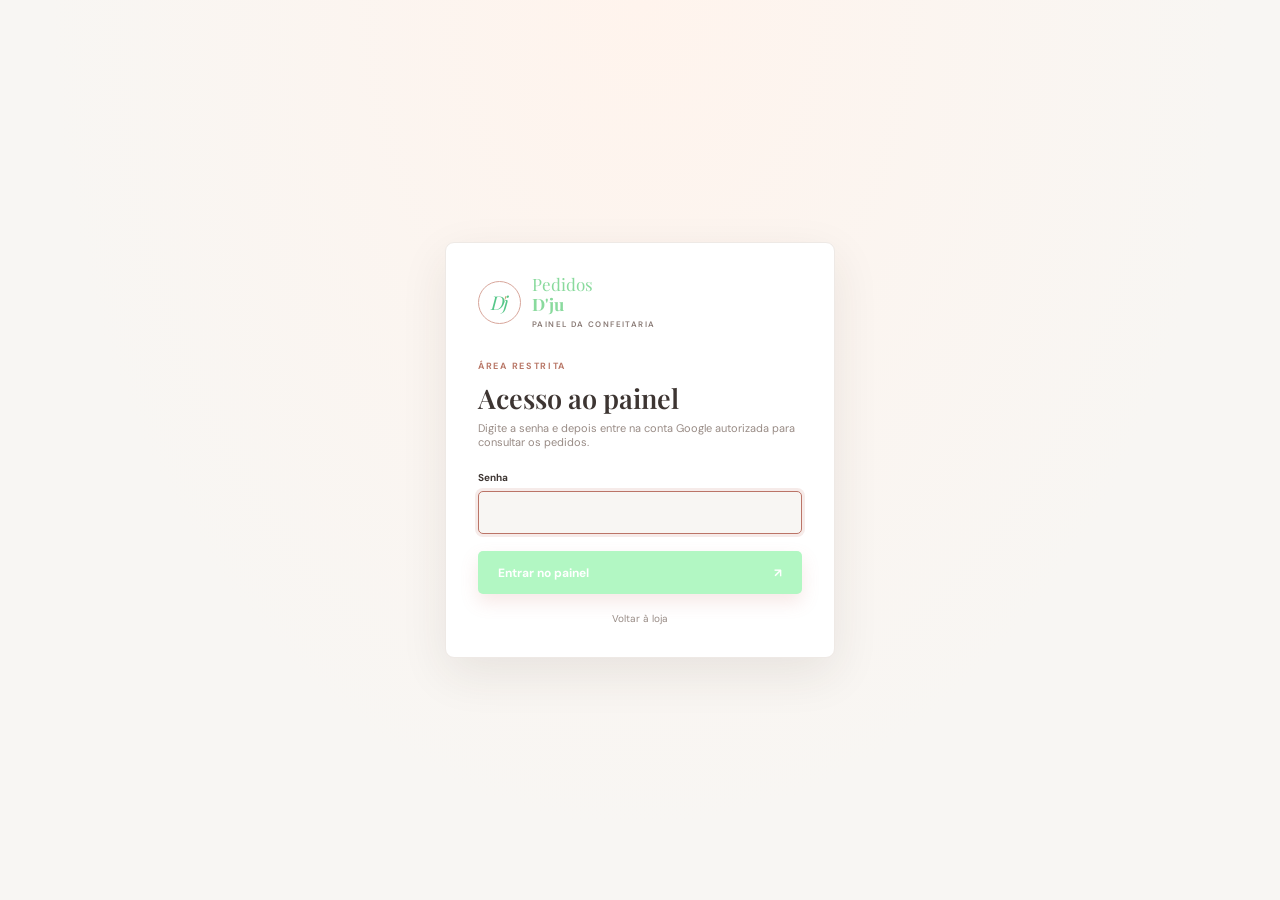
==== commit 8bef05f9: "Add files via upload" ====
--- a/admin.html
+++ b/admin.html
@@ -56,7 +56,7 @@
 
             <div class="admin-content">
                 <section class="admin-welcome">
-                    <div><span class="eyebrow">ÁREA ADMINISTRATIVA</span><h1>Seus pedidos, com carinho <span>♡</span></h1><p>Acesse a planilha para consultar e administrar as solicitações recebidas.</p></div>
+                    <div><span class="eyebrow">ÁREA ADMINISTRATIVA</span><h1>Seus pedidos, com carinho <span>♡</span></h1><p>O cardápio diário e as encomendas têm formulários separados; as respostas aparecem em abas distintas da planilha vinculada.</p></div>
                 </section>
 
                 <section class="panel private-sheets admin-sheet-card" id="acesso-planilha">
@@ -64,7 +64,7 @@
                     <div class="admin-sheet-copy">
                         <span class="eyebrow">ACESSO RESTRITO PELO GOOGLE</span>
                         <h2>Planilha de pedidos</h2>
-                        <p>Ao continuar, o Google solicitará que você entre na sua conta. Somente as contas autorizadas nas permissões da planilha poderão ver os pedidos.</p>
+                        <p>As respostas dos formulários do cardápio e das encomendas ficam em abas separadas da planilha vinculada. A data escolhida no calendário aparece na aba de encomendas. Ao continuar, o Google solicitará que você entre na sua conta; somente contas autorizadas podem consultar os pedidos.</p>
                         <a id="orders-sheet-link" class="button button-primary admin-sheet-link" href="#" target="_blank" rel="noopener noreferrer" hidden>Acessar com Google <span aria-hidden="true">↗</span></a>
                         <span class="sheet-link-help" id="sheet-link-help">O link da planilha ainda não foi configurado.</span>
                     </div>
--- a/css/style.css
+++ b/css/style.css
@@ -1,12 +1,12 @@
 :root {
-    --ink: #3b2b2b;
+    --ink: #89da9d;
     --muted: #897a75;
     --paper: #fffaf6;
-    --surface: #fff;
-    --rose: #ce786d;
-    --rose-dark: #ad5c53;
+    --surface: #c2f0da;
+    --rose: #b2f7c3;
+    --rose-dark: #56c789;
     --rose-pale: #f9e9e3;
-    --peach: #f6e5d9;
+    --peach: #fcfaf9;
     --line: #eee5df;
     --shadow: 0 15px 40px rgba(79, 47, 40, .07);
 }
@@ -22,7 +22,7 @@
 .site-nav { min-height: 82px; display: flex; align-items: center; justify-content: space-between; gap: 30px; }
 .brand { display: inline-flex; align-items: center; gap: 11px; flex-shrink: 0; }
 .brand-mark { width: 43px; height: 43px; display: flex; align-items: center; justify-content: center; border: 1px solid #d8a69b; border-radius: 50%; color: var(--rose-dark); font-family: "Playfair Display", serif; font-size: 19px; font-style: italic; letter-spacing: -3px; padding-right: 3px; }
-.brand-mark span { color: #d3a661; }
+.brand-mark span { color: #caa670; }
 .brand-name { display: flex; flex-direction: column; color: var(--ink); font-family: "Playfair Display", serif; font-size: 17px; line-height: 1.15; }
 .brand-name strong { font-weight: 700; }
 .brand-name small { margin-top: 5px; color: var(--muted); font: 600 8px "DM Sans", sans-serif; letter-spacing: 1.4px; }
@@ -74,6 +74,19 @@
 .promise-inner > span { color: #c98372; font-size: 17px; }
 .promise-inner p { margin: 0; color: #75645d; font: 500 10px "DM Sans", sans-serif; }
 .promise-inner i { width: 4px; height: 4px; margin: 0 25px; border-radius: 50%; background: #e6bda9; }
+.encomendas-menu-section { padding-top: 68px; padding-bottom: 58px; }
+.encomendas-category-grid { display: grid; grid-template-columns: repeat(3, minmax(0, 1fr)); gap: 13px; }
+.encomendas-category-card { min-height: 145px; display: flex; flex-direction: column; align-items: flex-start; padding: 17px; border: 1px solid #f0e8e2; border-radius: 6px; background: #fffdfb; transition: transform .2s ease, box-shadow .2s ease, border-color .2s ease; }
+.encomendas-category-card:hover { transform: translateY(-3px); border-color: #e2c5b9; box-shadow: var(--shadow); }
+.encomendas-category-card > span:first-child { margin-bottom: 9px; color: #b97868; font-size: 19px; }
+.encomendas-category-card strong { color: var(--ink); font: 600 16px "Playfair Display", serif; }
+.encomendas-category-card small { margin-top: 5px; color: var(--muted); font-size: 9px; line-height: 1.6; }
+.encomendas-category-card .category-card-link { margin-top: auto; padding-top: 12px; color: #a45e53; font-size: 9px; font-weight: 700; }
+.encomendas-info-card { background: #fdf8f3; }
+.encomendas-menu-notice { display: flex; align-items: center; justify-content: space-between; gap: 18px; margin-top: 16px; padding: 18px 20px; border: 1px solid #eddfd7; border-radius: 6px; background: #fff; }
+.encomendas-menu-notice strong { color: var(--ink); font: 600 15px "Playfair Display", serif; }
+.encomendas-menu-notice p { margin: 5px 0 0; color: var(--muted); font-size: 9px; line-height: 1.6; }
+.encomendas-menu-notice .button { flex-shrink: 0; }
 .menu-section { padding-top: 78px; padding-bottom: 78px; }
 .section-heading { display: flex; align-items: end; justify-content: space-between; margin-bottom: 31px; }
 .section-heading h2 { margin: 11px 0 0; font: 600 36px/1.12 "Playfair Display", serif; letter-spacing: -.5px; }
@@ -190,13 +203,57 @@
 .checkout-choice { min-height: 37px; display: inline-flex; align-items: center; gap: 7px; padding: 8px 11px; border: 1px solid #eddfd7; border-radius: 5px; background: #fffdfb; color: #75645d; font-size: 9px; cursor: pointer; }
 .checkout-choice:has(input:checked) { border-color: #c98070; background: #fff6f1; color: #754d46; }
 .checkout-choice input { accent-color: var(--rose); }
+.encomenda-catalog { margin: 20px 0 34px; }
+.encomenda-products-grid { grid-template-columns: repeat(3, minmax(0, 1fr)); }
+.encomenda-product-card .product-art { height: 155px; }
+.encomenda-product-card .product-art img { width: 100%; height: 100%; object-fit: cover; }
+.encomenda-product-card .product-info h3 { min-height: 0; }
+.encomenda-product-card .product-info > p { min-height: 0; font-size: 10px; line-height: 1.6; white-space: normal; }
+.encomenda-product-price { margin-top: 12px; padding-top: 10px; border-top: 1px solid #f2ebe6; color: #754d46; font-size: 10px; font-weight: 700; line-height: 1.7; white-space: pre-line; }
+.encomenda-product-order { display: grid; gap: 8px; margin-top: 12px; padding: 10px; border: 1px solid #efe4dd; border-radius: 5px; background: #fffaf6; }
+.encomenda-product-order label { display: grid; gap: 4px; color: #75645d; font-size: 9px; font-weight: 600; }
+.encomenda-product-order select, .encomenda-product-order input[type="number"] { width: 100%; min-height: 32px; padding: 6px 8px; border: 1px solid #eddfd7; border-radius: 4px; background: #fff; color: var(--ink); font: 10px "DM Sans", sans-serif; }
+.encomenda-product-option { margin: 0; color: #806742; font-size: 9px; line-height: 1.5; }
+.encomenda-product-estimate { display: flex; justify-content: space-between; gap: 8px; color: #806742; font-size: 9px; }
+.encomenda-product-estimate strong { color: #754d46; }
+.encomenda-select-label { display: flex !important; grid-template-columns: auto 1fr; align-items: center; gap: 7px !important; padding-top: 7px; border-top: 1px solid #efe4dd; color: #754d46 !important; cursor: pointer; }
+.encomenda-select-label input { width: 15px; min-height: 15px; margin: 0; accent-color: var(--rose); }
+.encomenda-source-link { display: inline-flex; margin-top: 10px; color: #a45e53; font-size: 9px; font-weight: 700; }
+.encomenda-source-link:hover, .order-essential-link:hover { text-decoration: underline; text-underline-offset: 3px; }
+.encomenda-general-note { margin: 17px 0 0; color: #9a8880; font-size: 9px; line-height: 1.7; }
+.order-date-help { margin: -2px 0 11px; color: var(--muted); font-size: 9px; line-height: 1.6; }
+.order-calendar { width: min(100%, 310px); padding: 12px; border: 1px solid #eddfd7; border-radius: 6px; background: #fffdfb; }
+.calendar-heading { display: flex; align-items: center; justify-content: space-between; margin-bottom: 10px; }
+.calendar-heading strong { color: var(--ink); font-size: 10px; text-transform: capitalize; }
+.calendar-nav { width: 29px; height: 29px; border: 1px solid #eddfd7; border-radius: 50%; background: #fff; color: #8e5d52; font-size: 19px; line-height: 1; cursor: pointer; }
+.calendar-nav:hover:not(:disabled) { border-color: var(--rose); background: #fff6f1; }
+.calendar-nav:disabled { opacity: .4; cursor: not-allowed; }
+.calendar-grid { display: grid; grid-template-columns: repeat(7, minmax(0, 1fr)); gap: 4px; }
+.calendar-weekdays { margin-bottom: 5px; color: #9a8880; font-size: 8px; text-align: center; }
+.calendar-weekdays span { padding: 4px 0; }
+.calendar-day { aspect-ratio: 1; display: grid; place-items: center; border: 1px solid transparent; border-radius: 50%; background: transparent; color: var(--ink); font-size: 9px; cursor: pointer; }
+.calendar-day:hover:not(:disabled), .calendar-day.selected { border-color: var(--rose); background: var(--rose); color: #fff; }
+.calendar-day:disabled { color: #c9bfba; cursor: not-allowed; }
+.calendar-day:focus-visible, .calendar-nav:focus-visible { outline: 2px solid #a45e53; outline-offset: 2px; }
+.calendar-empty { aspect-ratio: 1; }
+.selected-order-date { margin: 9px 0 0; color: #795b54; font-size: 9px; font-weight: 600; }
 .pickup-address-note { margin: 8px 0 0; color: #9a8880; font-size: 8px; line-height: 1.6; }
 .pickup-address-note[hidden] { display: none; }
 .checkout-fields { display: grid; grid-template-columns: repeat(2, minmax(0, 1fr)); gap: 12px; margin-top: 15px; }
 .checkout-field { min-width: 0; display: flex; flex-direction: column; gap: 6px; color: var(--ink); font-size: 9px; font-weight: 600; }
-.checkout-field input { width: 100%; min-height: 39px; padding: 9px 10px; border: 1px solid #eddfd7; border-radius: 4px; outline: 0; background: #fffdfb; color: var(--ink); font: 10px "DM Sans", sans-serif; }
-.checkout-field input:focus { border-color: #c98070; box-shadow: 0 0 0 2px rgba(201, 128, 112, .12); }
-.checkout-field input::placeholder { color: #b6a8a2; }
+.checkout-field input, .checkout-field textarea { width: 100%; min-height: 39px; padding: 9px 10px; border: 1px solid #eddfd7; border-radius: 4px; outline: 0; background: #fffdfb; color: var(--ink); font: 10px "DM Sans", sans-serif; }
+.checkout-field textarea { min-height: 100px; resize: vertical; line-height: 1.6; }
+.encomenda-order-field > label { color: var(--ink); font-size: 9px; font-weight: 600; }
+.encomenda-order-field > label span { color: #a45e53; }
+.encomenda-order-field textarea[readonly] { background: #fffaf6; cursor: default; }
+.encomenda-selection-help { color: var(--muted); font-size: 8px; font-weight: 400; line-height: 1.5; }
+.encomenda-order-summary { display: flex; justify-content: space-between; flex-wrap: wrap; gap: 7px 12px; padding: 9px 10px; border: 1px solid #efe4dd; border-radius: 4px; background: #fffaf6; color: #806742; font-size: 9px; }
+.encomenda-order-summary strong { color: #754d46; }
+.checkout-field input:focus, .checkout-field textarea:focus { border-color: #c98070; box-shadow: 0 0 0 2px rgba(201, 128, 112, .12); }
+.checkout-field input::placeholder, .checkout-field textarea::placeholder { color: #b6a8a2; }
+.order-menu-links { display: flex; flex-wrap: wrap; gap: 7px; margin: -9px 0 17px; }
+.order-menu-links a { padding: 7px 9px; border: 1px solid #eddfd7; border-radius: 4px; color: #8e5d52; font-size: 8px; font-weight: 600; }
+.order-menu-links a:hover { background: #fff6f1; }
 .checkout-field-wide { grid-column: 1 / -1; }
 .address-fields[hidden] { display: none; }
 .order-review-total, .order-fulfillment { display: flex; align-items: center; justify-content: space-between; gap: 12px; padding: 12px 0; border-top: 1px solid #f1e9e4; color: var(--muted); font-size: 10px; }
@@ -215,6 +272,7 @@
 .order-next-card > p { margin-bottom: 16px; color: var(--muted); font-size: 10px; line-height: 1.7; }
 .form-data-notice { display: flex; flex-direction: column; gap: 6px; margin: 14px 0; padding: 11px; border: 1px solid #f0dfc7; border-radius: 5px; background: #fff8e9; color: #806742; font-size: 9px; line-height: 1.65; }
 .form-data-notice strong { font-size: 10px; }
+.order-essential-link { display: inline-flex; margin: -2px 0 14px; color: #a45e53; font-size: 9px; font-weight: 700; }
 .form-submit-link { width: 100%; justify-content: space-between; }
 .form-submit-link:disabled { opacity: .6; cursor: wait; }
 .form-confirm-note { margin: 12px 0 0 !important; color: #9a8880 !important; font-size: 8px !important; }
@@ -253,7 +311,7 @@
 .sidebar-link { min-height: 42px; display: flex; align-items: center; gap: 12px; margin: 2px 0; padding: 0 12px; border-radius: 5px; color: var(--admin-muted); font-size: 11px; }
 .sidebar-link > span:first-child { width: 15px; color: #b18176; font-size: 17px; text-align: center; }
 .sidebar-link.active { background: #fbf0ec; color: #9e594e; font-weight: 700; }
-.admin-page[data-theme="dark"] .sidebar-link.active { background: #493536; color: #f2b1a3; }
+.admin-page[data-theme="dark"] .sidebar-link.active { background: #a88a8b; color: #f2b1a3; }
 .sidebar-count { min-width: 20px; height: 20px; display: grid; place-items: center; margin-left: auto; border-radius: 50%; background: #f4e2db; color: #9e594e; font-size: 9px; }
 .sidebar-bottom { margin-top: auto; }
 .sidebar-tip { margin: 0 3px 19px; padding: 15px 13px; border: 1px solid var(--admin-line); border-radius: 6px; background: var(--admin-bg); }
@@ -403,6 +461,7 @@
     .admin-content { padding-inline: 24px; }
     .stats-grid { grid-template-columns: repeat(2, 1fr); }
     .products-grid { grid-template-columns: repeat(3, minmax(0, 1fr)); }
+    .encomenda-products-grid { grid-template-columns: repeat(2, minmax(0, 1fr)); }
 }
 @media (max-width: 760px) {
     .shell { width: min(100% - 36px, 560px); }
@@ -420,10 +479,16 @@
     .promise-inner p { font-size: 9px; }
     .promise-inner i { margin-inline: 8px; }
     .menu-section { padding-block: 55px; }
+    .encomendas-menu-section { padding-block: 49px; }
+    .encomendas-category-grid { grid-template-columns: repeat(2, minmax(0, 1fr)); gap: 9px; }
+    .encomendas-category-card { min-height: 140px; padding: 13px; }
+    .encomendas-menu-notice { align-items: stretch; flex-direction: column; padding: 15px; }
+    .encomendas-menu-notice .button { width: 100%; }
     .section-heading { align-items: flex-start; flex-direction: column; gap: 12px; }
     .section-heading h2 { font-size: 33px; }
     .catalog-toolbar { margin-top: 19px; }
     .products-grid { grid-template-columns: repeat(2, minmax(0, 1fr)); gap: 10px; }
+    .encomenda-products-grid { grid-template-columns: 1fr; }
     .product-art { height: 90px; }
     .product-art > span { font-size: 37px; }
     .product-info { padding: 10px; }
